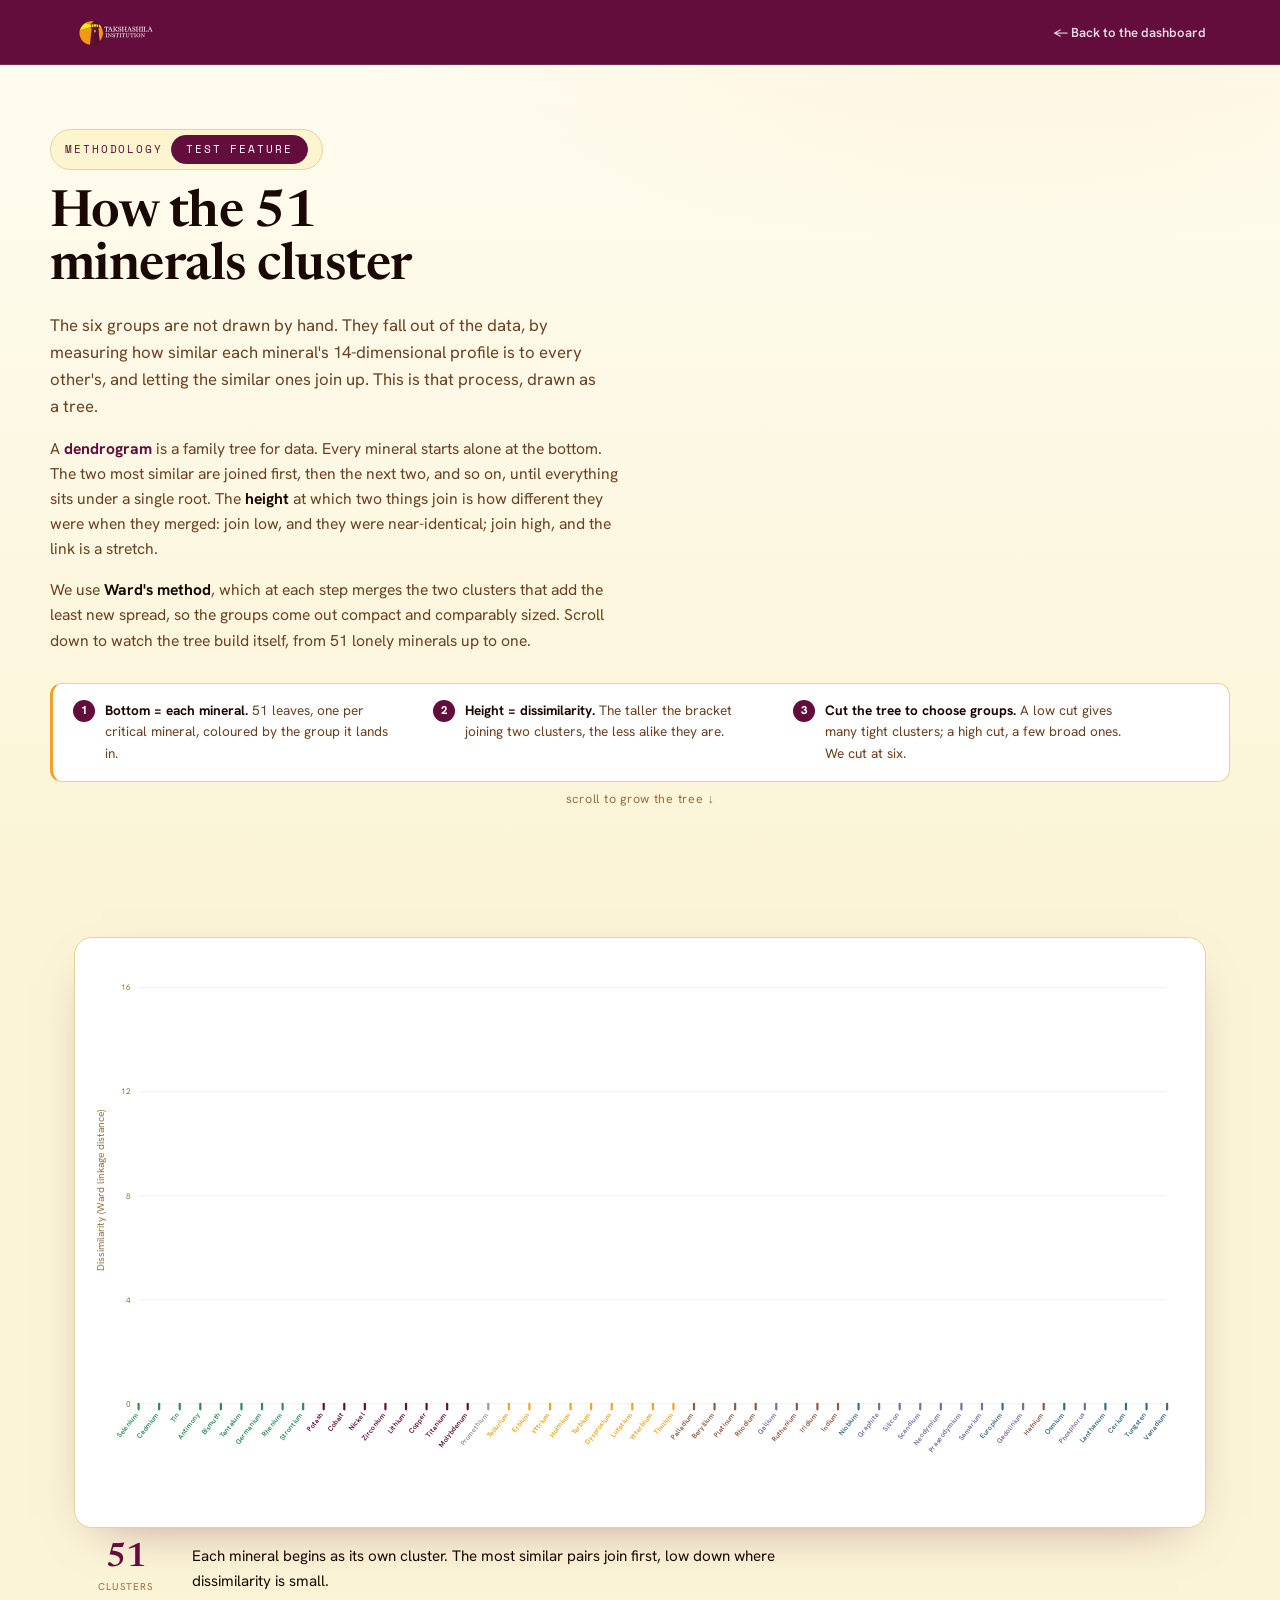
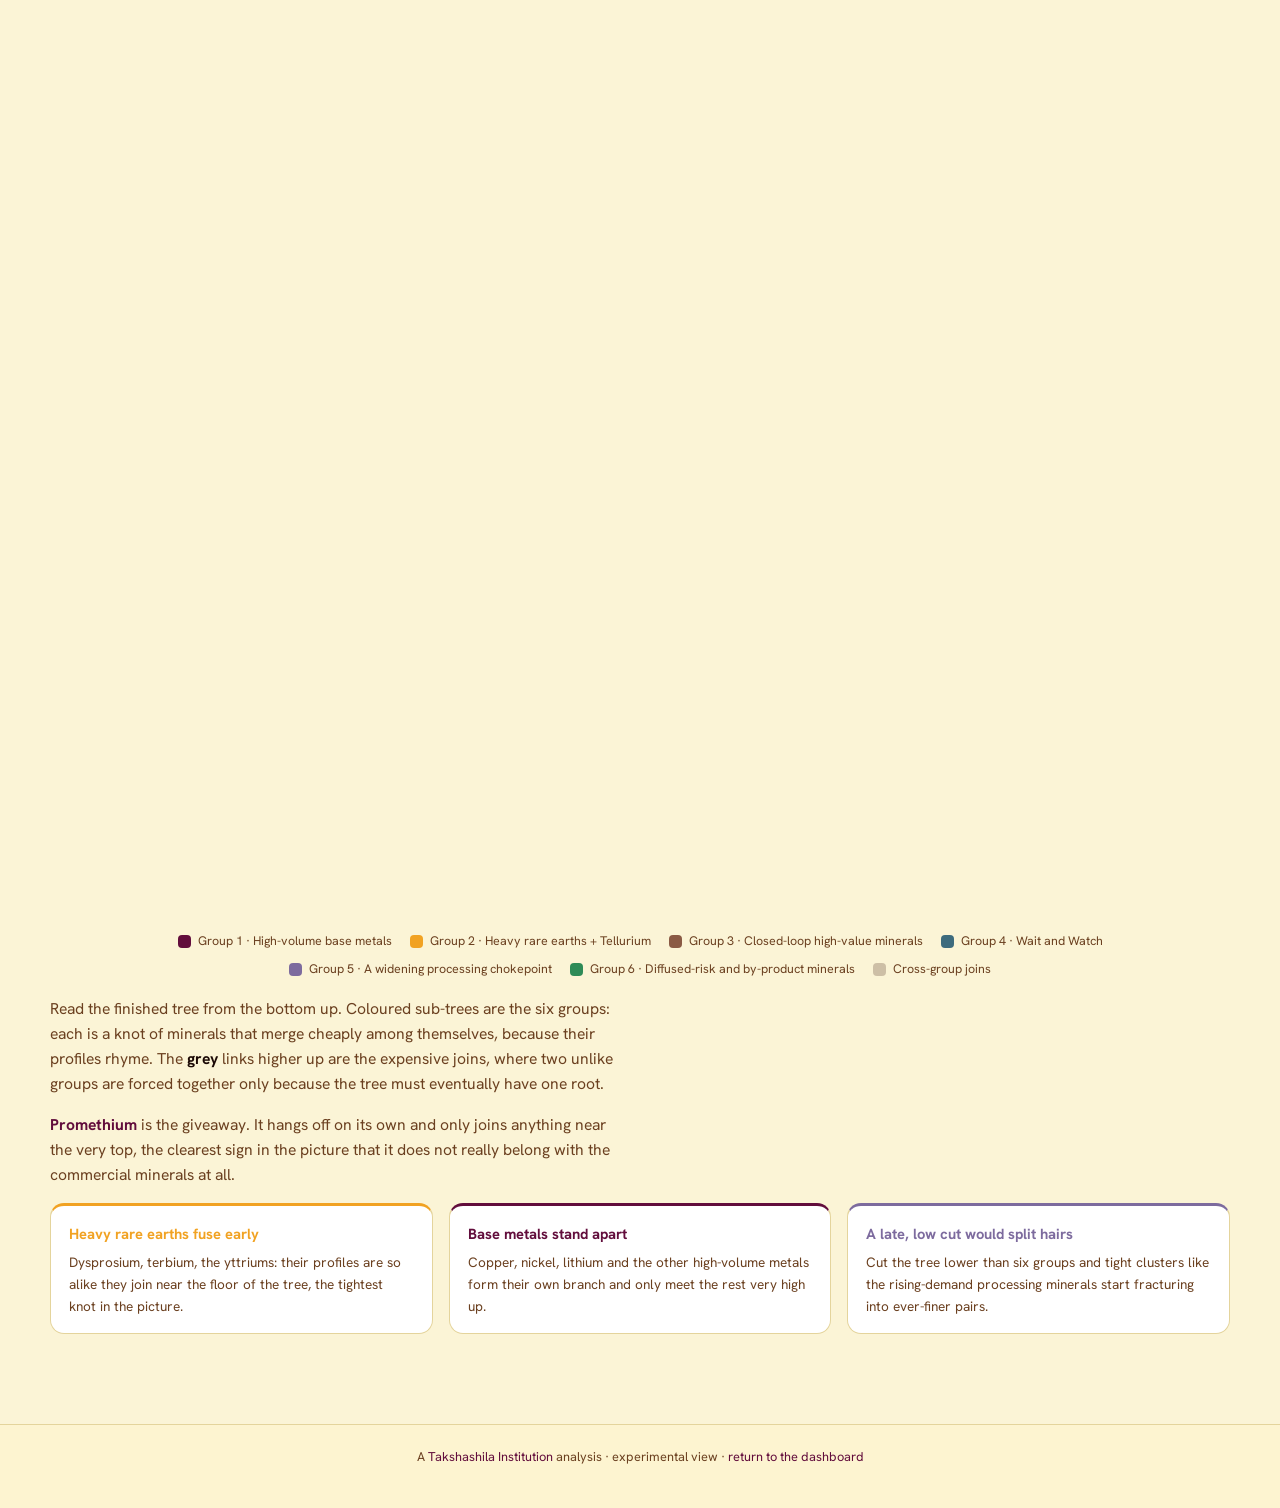
==== dendrogram.html @ c65f1e97 "overview: interactive lists line chart in hero; remove matrix subtitle; add scroll-built dendrogram " ====
<!DOCTYPE html>
<html lang="en">
<head>
<meta charset="UTF-8" />
<meta name="viewport" content="width=device-width, initial-scale=1.0" />
<title>How the 51 minerals cluster · Dendrogram · Takshashila</title>
<link rel="preconnect" href="https://fonts.googleapis.com" />
<link rel="preconnect" href="https://fonts.gstatic.com" crossorigin />
<link href="https://fonts.googleapis.com/css2?family=Hanken+Grotesk:wght@400;500;600;700;800&family=Newsreader:opsz,wght@6..72,400..700&family=Space+Mono:wght@400;700&display=swap" rel="stylesheet" />
<style>
  :root{
    --accent:#620d3c; --accent-2:#f1a222; --surface:#fff; --surface-2:#fdf4d0;
    --text:#1a0804; --text-muted:#6b4020; --text-dim:#9a7040; --border:#e4d49c;
  }
  *{box-sizing:border-box;margin:0;padding:0}
  body{
    font-family:'Hanken Grotesk',sans-serif; color:var(--text);
    background-color:#fbf4d6;
    background-image:
      radial-gradient(1200px 500px at 80% -5%, rgba(241,162,34,.10), transparent 60%),
      linear-gradient(180deg,#fffdf2,#fbf4d6);
    background-attachment:fixed;
    line-height:1.6; -webkit-font-smoothing:antialiased;
  }
  a{color:var(--accent);text-decoration:none}
  a:hover{text-decoration:underline}
  .wrap{max-width:1180px;margin:0 auto;padding:0 24px}

  header{position:sticky;top:0;z-index:20;background:var(--accent);border-bottom:1px solid rgba(255,255,255,.12)}
  .hd{display:flex;align-items:center;justify-content:space-between;height:64px;max-width:1180px;margin:0 auto;padding:0 24px}
  .hd img{height:34px;display:block}
  .hd .back{color:#fff;font-size:.82rem;font-weight:600;opacity:.85}
  .hd .back:hover{opacity:1;text-decoration:none}

  .hero{padding:64px 0 8px}
  .eyebrow{display:inline-block;font-family:'Space Mono',monospace;font-size:.66rem;letter-spacing:.18em;text-transform:uppercase;color:var(--accent);border:1px solid var(--border);background:var(--surface-2);padding:5px 14px;border-radius:100px;margin-bottom:18px}
  .badge-test{margin-left:8px;background:var(--accent);color:#fff;border-color:var(--accent)}
  h1{font-family:'Newsreader',serif;font-weight:600;font-size:clamp(2rem,4.5vw,3.2rem);line-height:1.04;letter-spacing:-.01em;max-width:14ch}
  .lede{font-size:1.05rem;color:var(--text-muted);max-width:62ch;margin-top:18px}
  .prose p{font-size:.98rem;color:var(--text-muted);max-width:64ch;margin:16px 0}
  .prose strong{color:var(--text);font-weight:700}
  .prose .k{font-weight:700;color:var(--accent)}

  .read{display:flex;gap:14px 30px;flex-wrap:wrap;margin:30px 0 4px;padding:16px 20px;background:var(--surface);border:1px solid var(--border);border-left:3px solid var(--accent-2);border-radius:12px}
  .read .it{display:flex;gap:10px;align-items:flex-start;font-size:.85rem;color:var(--text-muted);max-width:330px}
  .read .it b{color:var(--text)}
  .rn{flex:none;width:22px;height:22px;border-radius:50%;background:var(--accent);color:#fff;font-size:.72rem;font-weight:800;display:flex;align-items:center;justify-content:center}

  /* Scrollytelling scene */
  .scene{position:relative;height:360vh;margin-top:30px}
  .sticky{position:sticky;top:64px;height:calc(100vh - 64px);display:flex;flex-direction:column;justify-content:center}
  .stage{background:var(--surface);border:1px solid var(--border);border-radius:18px;box-shadow:0 18px 50px -28px rgba(98,13,60,.5);padding:14px 14px 6px;overflow:hidden}
  .stage svg{width:100%;height:auto;display:block}
  .scene-cap{display:flex;align-items:center;gap:18px;margin:14px 4px 0;min-height:46px}
  .cap-stat{flex:none;text-align:center;min-width:96px}
  .cap-num{font-family:'Newsreader',serif;font-size:2.1rem;font-weight:600;color:var(--accent);line-height:1}
  .cap-lbl{font-size:.62rem;text-transform:uppercase;letter-spacing:.1em;color:var(--text-dim);margin-top:3px}
  .cap-text{font-size:.95rem;color:var(--text);max-width:70ch}
  .cap-text b{color:var(--accent)}

  .scrollhint{text-align:center;color:var(--text-dim);font-size:.78rem;letter-spacing:.06em;margin-top:8px;animation:bob 1.8s ease-in-out infinite}
  @keyframes bob{0%,100%{transform:translateY(0)}50%{transform:translateY(4px)}}

  /* dendrogram element styles */
  .merge{fill:none;stroke-width:1.7;stroke-linecap:round;stroke-linejoin:round;opacity:0;transition:opacity .35s ease}
  .leaf-lab{font-size:7.6px;font-weight:600;font-family:'Hanken Grotesk',sans-serif}
  .leaf-tick{stroke-width:2.4;stroke-linecap:round}
  .axis-lab{font-size:11px;fill:var(--text-dim);font-family:'Hanken Grotesk'}
  .grid-l{stroke:rgba(98,13,60,.07);stroke-width:1}
  .grid-t{font-size:9px;fill:var(--text-dim)}
  .sweep{stroke:var(--accent);stroke-width:1.4;stroke-dasharray:5 5;opacity:.0;transition:opacity .3s}

  .legend{display:flex;flex-wrap:wrap;gap:8px 18px;justify-content:center;margin:26px 0 4px;font-size:.78rem;color:var(--text-muted)}
  .legend .li{display:inline-flex;align-items:center;gap:7px}
  .legend .sw{width:13px;height:13px;border-radius:4px}

  .closing{padding:18px 0 90px}
  .callouts{display:grid;grid-template-columns:repeat(auto-fit,minmax(240px,1fr));gap:16px;margin-top:8px}
  .co{background:var(--surface);border:1px solid var(--border);border-top:3px solid var(--gc,var(--accent));border-radius:14px;padding:16px 18px}
  .co h3{font-size:.92rem;color:var(--gc,var(--accent));margin-bottom:6px}
  .co p{font-size:.85rem;color:var(--text-muted)}
  footer{border-top:1px solid var(--border);background:var(--surface-2);padding:22px 0 40px;text-align:center;font-size:.8rem;color:var(--text-muted)}
  @media (max-width:720px){ .sticky{top:64px} .scene{height:300vh} .cap-text{font-size:.85rem} }
</style>
</head>
<body>
<header>
  <div class="hd">
    <a href="https://takshashila.org.in" target="_blank" rel="noopener"><img src="assets/takshashila-logo.svg" alt="Takshashila Institution" /></a>
    <a class="back" href="index.html">← Back to the dashboard</a>
  </div>
</header>

<main>
  <section class="hero wrap">
    <span class="eyebrow">Methodology<span class="eyebrow badge-test" style="margin:0 0 0 8px">Test feature</span></span>
    <h1>How the 51 minerals cluster</h1>
    <p class="lede">The six groups are not drawn by hand. They fall out of the data, by measuring how similar each mineral's 14-dimensional profile is to every other's, and letting the similar ones join up. This is that process, drawn as a tree.</p>
    <div class="prose">
      <p>A <span class="k">dendrogram</span> is a family tree for data. Every mineral starts alone at the bottom. The two most similar are joined first, then the next two, and so on, until everything sits under a single root. The <strong>height</strong> at which two things join is how different they were when they merged: join low, and they were near-identical; join high, and the link is a stretch.</p>
      <p>We use <strong>Ward's method</strong>, which at each step merges the two clusters that add the least new spread, so the groups come out compact and comparably sized. Scroll down to watch the tree build itself, from 51 lonely minerals up to one.</p>
    </div>
    <div class="read">
      <div class="it"><span class="rn">1</span><div><b>Bottom = each mineral.</b> 51 leaves, one per critical mineral, coloured by the group it lands in.</div></div>
      <div class="it"><span class="rn">2</span><div><b>Height = dissimilarity.</b> The taller the bracket joining two clusters, the less alike they are.</div></div>
      <div class="it"><span class="rn">3</span><div><b>Cut the tree to choose groups.</b> A low cut gives many tight clusters; a high cut, a few broad ones. We cut at six.</div></div>
    </div>
    <div class="scrollhint">scroll to grow the tree ↓</div>
  </section>

  <section class="scene" id="scene">
    <div class="sticky wrap">
      <div class="stage"><svg id="dendro" viewBox="0 0 1200 620" preserveAspectRatio="xMidYMid meet" aria-label="Dendrogram of 51 critical minerals"></svg></div>
      <div class="scene-cap">
        <div class="cap-stat"><div class="cap-num" id="cap-num">51</div><div class="cap-lbl" id="cap-lbl">clusters</div></div>
        <div class="cap-text" id="cap-text">Each mineral begins as its own cluster.</div>
      </div>
    </div>
  </section>

  <section class="wrap closing">
    <div class="legend" id="legend"></div>
    <div class="prose">
      <p>Read the finished tree from the bottom up. Coloured sub-trees are the six groups: each is a knot of minerals that merge cheaply among themselves, because their profiles rhyme. The <strong>grey</strong> links higher up are the expensive joins, where two unlike groups are forced together only because the tree must eventually have one root.</p>
      <p><span class="k">Promethium</span> is the giveaway. It hangs off on its own and only joins anything near the very top, the clearest sign in the picture that it does not really belong with the commercial minerals at all.</p>
    </div>
    <div class="callouts" id="callouts"></div>
  </section>
</main>

<footer>
  A <a href="https://takshashila.org.in" target="_blank" rel="noopener">Takshashila Institution</a> analysis · experimental view ·
  <a href="index.html">return to the dashboard</a>
</footer>

<script src="dendrogram-data.js"></script>
<script>
(function(){
  const NS='http://www.w3.org/2000/svg';
  const svg=document.getElementById('dendro');
  const W=1200,H=620, M={top:28,right:26,bottom:128,left:54};
  const plotW=W-M.left-M.right, plotH=H-M.top-M.bottom;
  const maxH=DENDRO.maxHeight, n=DENDRO.n;
  const xpx=x=>M.left+(x/(n-1))*plotW;
  const ypx=h=>M.top+(1-h/maxH)*plotH;
  const mk=(t,a)=>{const e=document.createElementNS(NS,t);for(const k in a)e.setAttribute(k,a[k]);return e;};

  // y grid + axis
  for(let g=0; g<=Math.ceil(maxH); g+=4){
    svg.appendChild(mk('line',{class:'grid-l',x1:M.left,x2:M.left+plotW,y1:ypx(g),y2:ypx(g)}));
    const tx=mk('text',{class:'grid-t',x:M.left-8,y:ypx(g)+3,'text-anchor':'end'});tx.textContent=g;svg.appendChild(tx);
  }
  const yl=mk('text',{class:'axis-lab',x:16,y:M.top+plotH/2,'text-anchor':'middle',transform:`rotate(-90 16 ${M.top+plotH/2})`});
  yl.textContent='Dissimilarity  (Ward linkage distance)';svg.appendChild(yl);

  // sweep line (current cut level)
  const sweep=mk('line',{class:'sweep',x1:M.left,x2:M.left+plotW,y1:ypx(0),y2:ypx(0)});svg.appendChild(sweep);

  // merges
  const mergeEls=DENDRO.merges.map(m=>{
    const d=`M ${xpx(m.ax)} ${ypx(m.ah)} L ${xpx(m.ax)} ${ypx(m.top)} L ${xpx(m.bx)} ${ypx(m.top)} L ${xpx(m.bx)} ${ypx(m.bh)}`;
    const p=mk('path',{class:'merge',d:d,stroke:m.color});
    svg.appendChild(p);return p;
  });

  // leaf ticks + labels
  const baseY=M.top+plotH;
  DENDRO.leaves.forEach(lf=>{
    const x=xpx(lf.x);
    svg.appendChild(mk('line',{class:'leaf-tick',x1:x,x2:x,y1:baseY,y2:baseY+6,stroke:lf.color}));
    const t=mk('text',{class:'leaf-lab',x:x,y:baseY+12,fill:lf.color,'text-anchor':'end',transform:`rotate(-52 ${x} ${baseY+12})`});
    t.textContent=lf.name; t.appendChild(mk('title',{})).textContent=lf.name;
    svg.appendChild(t);
  });

  // legend + callouts
  const legend=document.getElementById('legend');
  DENDRO.groups.forEach(g=>{
    const s=document.createElement('span');s.className='li';
    s.innerHTML=`<span class="sw" style="background:${g.color}"></span>Group ${g.id} · ${g.name}`;
    legend.appendChild(s);
  });
  legend.insertAdjacentHTML('beforeend',`<span class="li"><span class="sw" style="background:#cdbfa6"></span>Cross-group joins</span>`);

  const callData=[
    {g:DENDRO.groups.find(x=>x.id===2), h:'Heavy rare earths fuse early', p:'Dysprosium, terbium, the yttriums: their profiles are so alike they join near the floor of the tree, the tightest knot in the picture.'},
    {g:DENDRO.groups.find(x=>x.id===1), h:'Base metals stand apart', p:'Copper, nickel, lithium and the other high-volume metals form their own branch and only meet the rest very high up.'},
    {g:DENDRO.groups.find(x=>x.id===5), h:'A late, low cut would split hairs', p:'Cut the tree lower than six groups and tight clusters like the rising-demand processing minerals start fracturing into ever-finer pairs.'},
  ];
  const co=document.getElementById('callouts');
  callData.forEach(c=>{const d=document.createElement('div');d.className='co';d.style.setProperty('--gc',c.g?c.g.color:'#620d3c');d.innerHTML=`<h3>${c.h}</h3><p>${c.p}</p>`;co.appendChild(d);});

  // scroll → reveal
  const scene=document.getElementById('scene');
  const capNum=document.getElementById('cap-num'), capLbl=document.getElementById('cap-lbl'), capText=document.getElementById('cap-text');
  const bands=[
    {t:.12,txt:'Each mineral begins as its own cluster. The most similar pairs join first, low down where dissimilarity is small.'},
    {t:.42,txt:'Similar minerals snap together into small, tight clusters, the cores of the eventual groups.'},
    {t:.72,txt:'Now the clusters themselves merge. The <b>six groups</b> take shape as distinct coloured sub-trees.'},
    {t:1.01,txt:'At the very top everything joins under one root through grey, low-similarity links. We cut the tree to leave <b>six groups</b>.'}
  ];
  let ticking=false;
  function update(){
    ticking=false;
    const rect=scene.getBoundingClientRect();
    const total=scene.offsetHeight-window.innerHeight;
    const prog=Math.min(1,Math.max(0,(-rect.top)/total));
    const T=prog*maxH*1.05;
    let revealed=0;
    mergeEls.forEach((el,i)=>{ const on=DENDRO.merges[i].height<=T; el.style.opacity=on?1:0; if(on)revealed++; });
    const clusters=Math.max(1,n-revealed);
    capNum.textContent=clusters;
    capLbl.textContent=clusters===1?'cluster':'clusters';
    sweep.style.opacity = prog>0.02 && prog<0.99 ? .8 : 0;
    const sy=ypx(Math.min(T,maxH)); sweep.setAttribute('y1',sy); sweep.setAttribute('y2',sy);
    capText.innerHTML=(bands.find(b=>prog<b.t)||bands[bands.length-1]).txt;
  }
  function onScroll(){ if(!ticking){ticking=true;requestAnimationFrame(update);} }
  window.addEventListener('scroll',onScroll,{passive:true});
  window.addEventListener('resize',onScroll);
  update();
})();
</script>
</body>
</html>
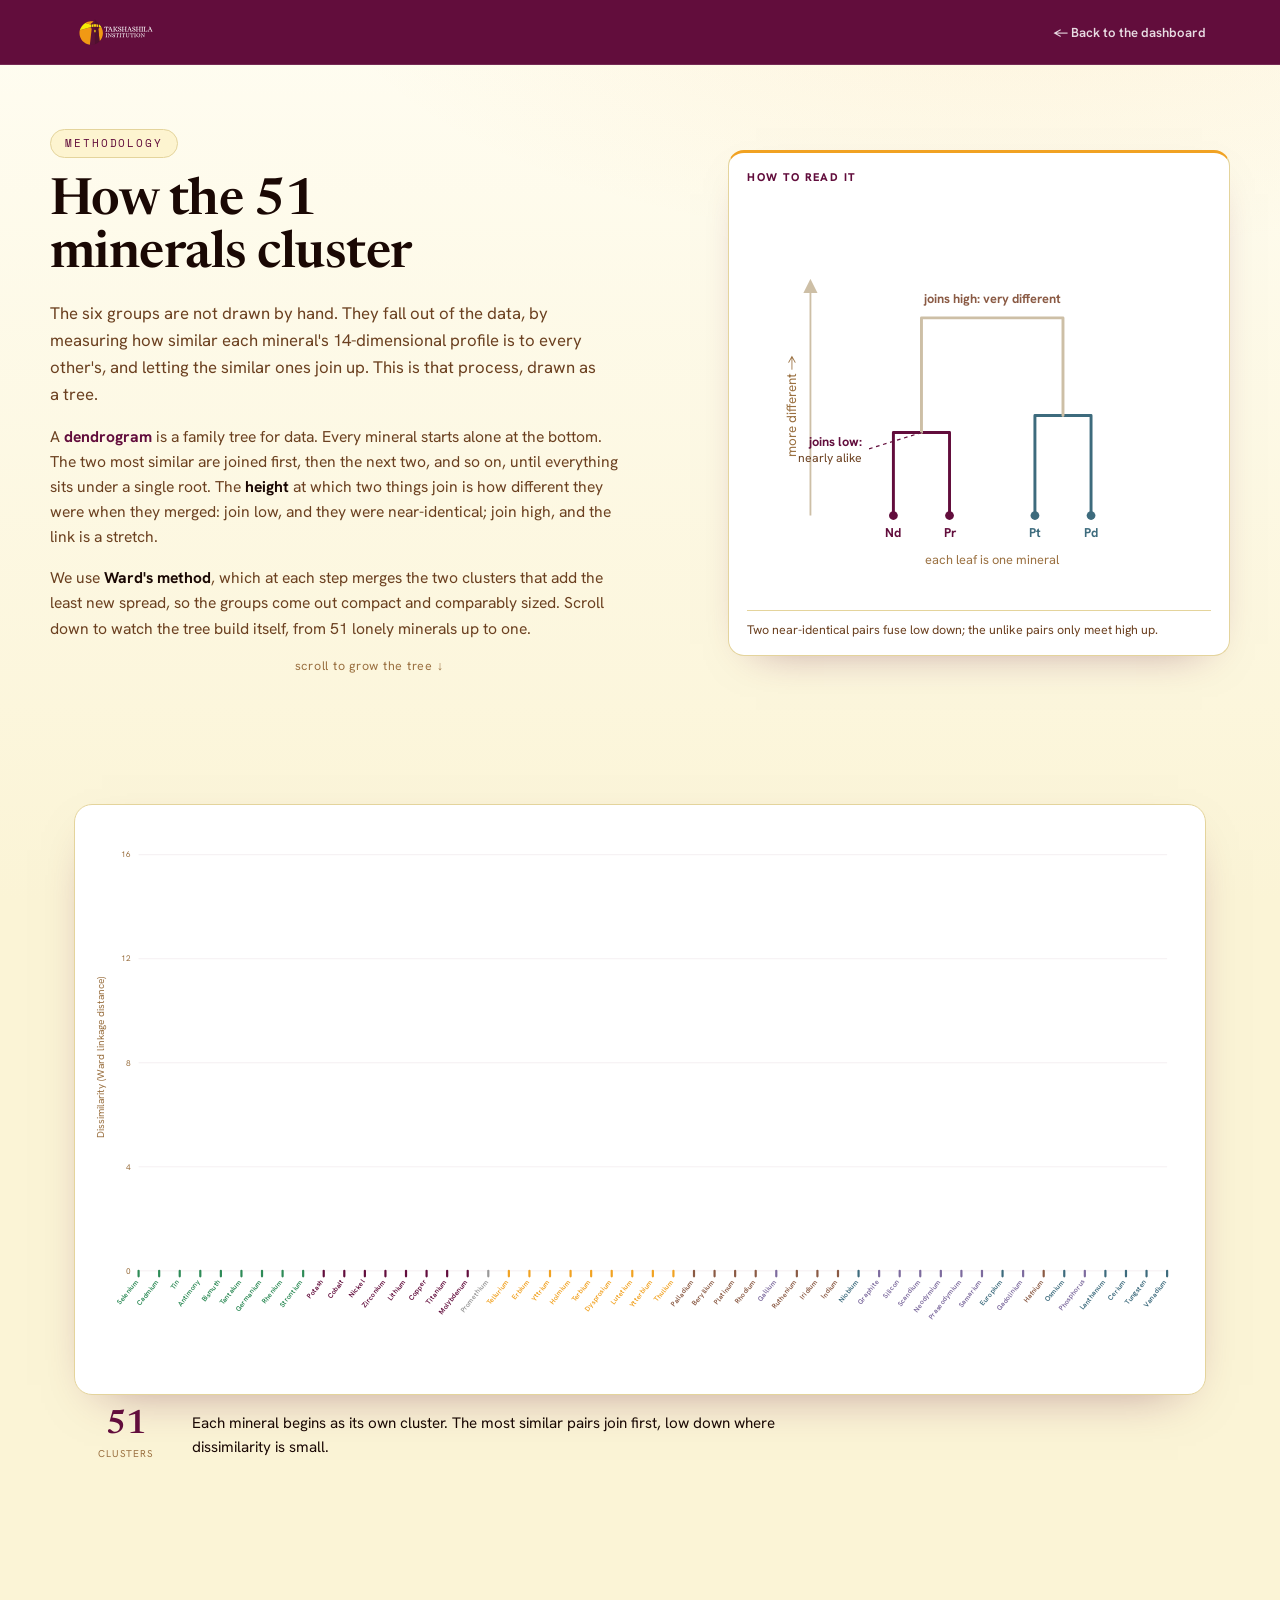
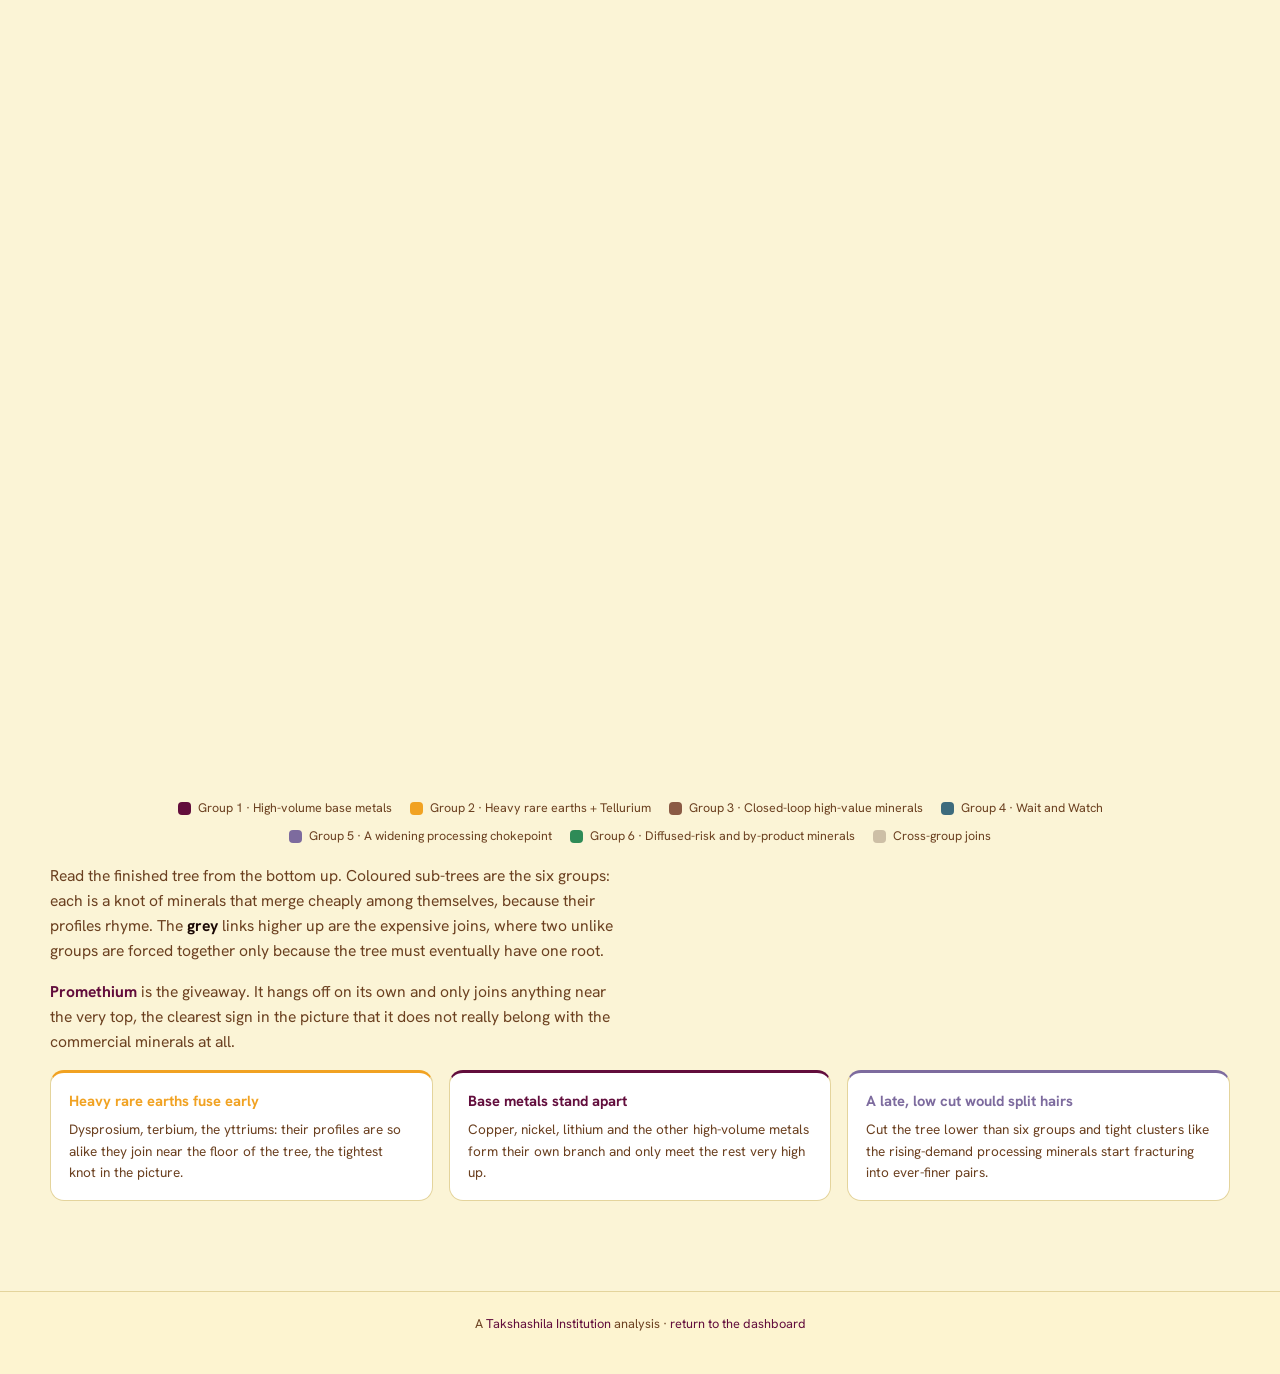
==== commit 1df2e3ac: "overview/methodology/dendrogram polish - overview: drop the 'where the state need not intervene' cla" ====
--- a/dendrogram.html
+++ b/dendrogram.html
@@ -45,6 +45,15 @@
   .read .it{display:flex;gap:10px;align-items:flex-start;font-size:.85rem;color:var(--text-muted);max-width:330px}
   .read .it b{color:var(--text)}
   .rn{flex:none;width:22px;height:22px;border-radius:50%;background:var(--accent);color:#fff;font-size:.72rem;font-weight:800;display:flex;align-items:center;justify-content:center}
+
+  /* hero two-column + mini example */
+  .hero-grid{display:grid;grid-template-columns:1.12fr .88fr;gap:40px;align-items:center}
+  .hero-aside{min-width:0}
+  .mini-card{background:var(--surface);border:1px solid var(--border);border-top:3px solid var(--accent-2);border-radius:16px;box-shadow:0 16px 44px -28px rgba(98,13,60,.5);padding:16px 18px 14px}
+  .mini-title{font-size:.7rem;letter-spacing:.12em;text-transform:uppercase;color:var(--accent);font-weight:800;margin-bottom:4px}
+  .mini-svg{width:100%;height:auto;display:block}
+  .mini-foot{font-size:.78rem;color:var(--text-muted);border-top:1px solid var(--border);padding-top:10px;margin-top:4px}
+  @media (max-width:860px){ .hero-grid{grid-template-columns:1fr} .hero-aside{max-width:420px} }
 
   /* Scrollytelling scene */
   .scene{position:relative;height:360vh;margin-top:30px}
@@ -93,19 +102,49 @@
 
 <main>
   <section class="hero wrap">
-    <span class="eyebrow">Methodology<span class="eyebrow badge-test" style="margin:0 0 0 8px">Test feature</span></span>
-    <h1>How the 51 minerals cluster</h1>
-    <p class="lede">The six groups are not drawn by hand. They fall out of the data, by measuring how similar each mineral's 14-dimensional profile is to every other's, and letting the similar ones join up. This is that process, drawn as a tree.</p>
-    <div class="prose">
-      <p>A <span class="k">dendrogram</span> is a family tree for data. Every mineral starts alone at the bottom. The two most similar are joined first, then the next two, and so on, until everything sits under a single root. The <strong>height</strong> at which two things join is how different they were when they merged: join low, and they were near-identical; join high, and the link is a stretch.</p>
-      <p>We use <strong>Ward's method</strong>, which at each step merges the two clusters that add the least new spread, so the groups come out compact and comparably sized. Scroll down to watch the tree build itself, from 51 lonely minerals up to one.</p>
+    <div class="hero-grid">
+      <div class="hero-text">
+        <span class="eyebrow">Methodology</span>
+        <h1>How the 51 minerals cluster</h1>
+        <p class="lede">The six groups are not drawn by hand. They fall out of the data, by measuring how similar each mineral's 14-dimensional profile is to every other's, and letting the similar ones join up. This is that process, drawn as a tree.</p>
+        <div class="prose">
+          <p>A <span class="k">dendrogram</span> is a family tree for data. Every mineral starts alone at the bottom. The two most similar are joined first, then the next two, and so on, until everything sits under a single root. The <strong>height</strong> at which two things join is how different they were when they merged: join low, and they were near-identical; join high, and the link is a stretch.</p>
+          <p>We use <strong>Ward's method</strong>, which at each step merges the two clusters that add the least new spread, so the groups come out compact and comparably sized. Scroll down to watch the tree build itself, from 51 lonely minerals up to one.</p>
+        </div>
+        <div class="scrollhint">scroll to grow the tree ↓</div>
+      </div>
+
+      <aside class="hero-aside">
+        <div class="mini-card">
+          <div class="mini-title">How to read it</div>
+          <svg class="mini-svg" viewBox="0 0 380 340" xmlns="http://www.w3.org/2000/svg" role="img" aria-label="A small example dendrogram">
+            <defs><marker id="ar" markerWidth="8" markerHeight="8" refX="4" refY="4" orient="auto"><path d="M0,0 L8,4 L0,8 z" fill="#cdbfa6"/></marker></defs>
+            <!-- y axis -->
+            <line x1="52" y1="266" x2="52" y2="78" stroke="#cdbfa6" stroke-width="1.5" marker-end="url(#ar)"/>
+            <text x="40" y="176" transform="rotate(-90 40 176)" text-anchor="middle" font-size="11" fill="#9a7040" font-family="Hanken Grotesk">more different →</text>
+            <!-- brackets -->
+            <path d="M120 266 V198 H166 V266" fill="none" stroke="#620d3c" stroke-width="2.4" stroke-linejoin="round" stroke-linecap="round"/>
+            <path d="M236 266 V184 H282 V266" fill="none" stroke="#3d6b7d" stroke-width="2.4" stroke-linejoin="round" stroke-linecap="round"/>
+            <path d="M143 198 V104 H259 V184" fill="none" stroke="#cdbfa6" stroke-width="2.4" stroke-linejoin="round" stroke-linecap="round"/>
+            <!-- leaves -->
+            <g font-size="10.5" font-family="Hanken Grotesk" font-weight="700">
+              <circle cx="120" cy="266" r="3.6" fill="#620d3c"/><text x="120" y="284" text-anchor="middle" fill="#620d3c">Nd</text>
+              <circle cx="166" cy="266" r="3.6" fill="#620d3c"/><text x="166" y="284" text-anchor="middle" fill="#620d3c">Pr</text>
+              <circle cx="236" cy="266" r="3.6" fill="#3d6b7d"/><text x="236" y="284" text-anchor="middle" fill="#3d6b7d">Pt</text>
+              <circle cx="282" cy="266" r="3.6" fill="#3d6b7d"/><text x="282" y="284" text-anchor="middle" fill="#3d6b7d">Pd</text>
+            </g>
+            <text x="201" y="306" text-anchor="middle" font-size="10.5" fill="#9a7040" font-family="Hanken Grotesk">each leaf is one mineral</text>
+            <!-- callout: low -->
+            <line x1="143" y1="198" x2="98" y2="212" stroke="#620d3c" stroke-width="1" stroke-dasharray="3 3"/>
+            <text x="94" y="209" text-anchor="end" font-size="10.5" fill="#620d3c" font-weight="700" font-family="Hanken Grotesk">joins low:</text>
+            <text x="94" y="222" text-anchor="end" font-size="10" fill="#6b4020" font-family="Hanken Grotesk">nearly alike</text>
+            <!-- callout: high -->
+            <text x="201" y="92" text-anchor="middle" font-size="10.5" fill="#8a5a44" font-weight="700" font-family="Hanken Grotesk">joins high: very different</text>
+          </svg>
+          <div class="mini-foot">Two near-identical pairs fuse low down; the unlike pairs only meet high up.</div>
+        </div>
+      </aside>
     </div>
-    <div class="read">
-      <div class="it"><span class="rn">1</span><div><b>Bottom = each mineral.</b> 51 leaves, one per critical mineral, coloured by the group it lands in.</div></div>
-      <div class="it"><span class="rn">2</span><div><b>Height = dissimilarity.</b> The taller the bracket joining two clusters, the less alike they are.</div></div>
-      <div class="it"><span class="rn">3</span><div><b>Cut the tree to choose groups.</b> A low cut gives many tight clusters; a high cut, a few broad ones. We cut at six.</div></div>
-    </div>
-    <div class="scrollhint">scroll to grow the tree ↓</div>
   </section>
 
   <section class="scene" id="scene">
@@ -129,7 +168,7 @@
 </main>
 
 <footer>
-  A <a href="https://takshashila.org.in" target="_blank" rel="noopener">Takshashila Institution</a> analysis · experimental view ·
+  A <a href="https://takshashila.org.in" target="_blank" rel="noopener">Takshashila Institution</a> analysis ·
   <a href="index.html">return to the dashboard</a>
 </footer>
 
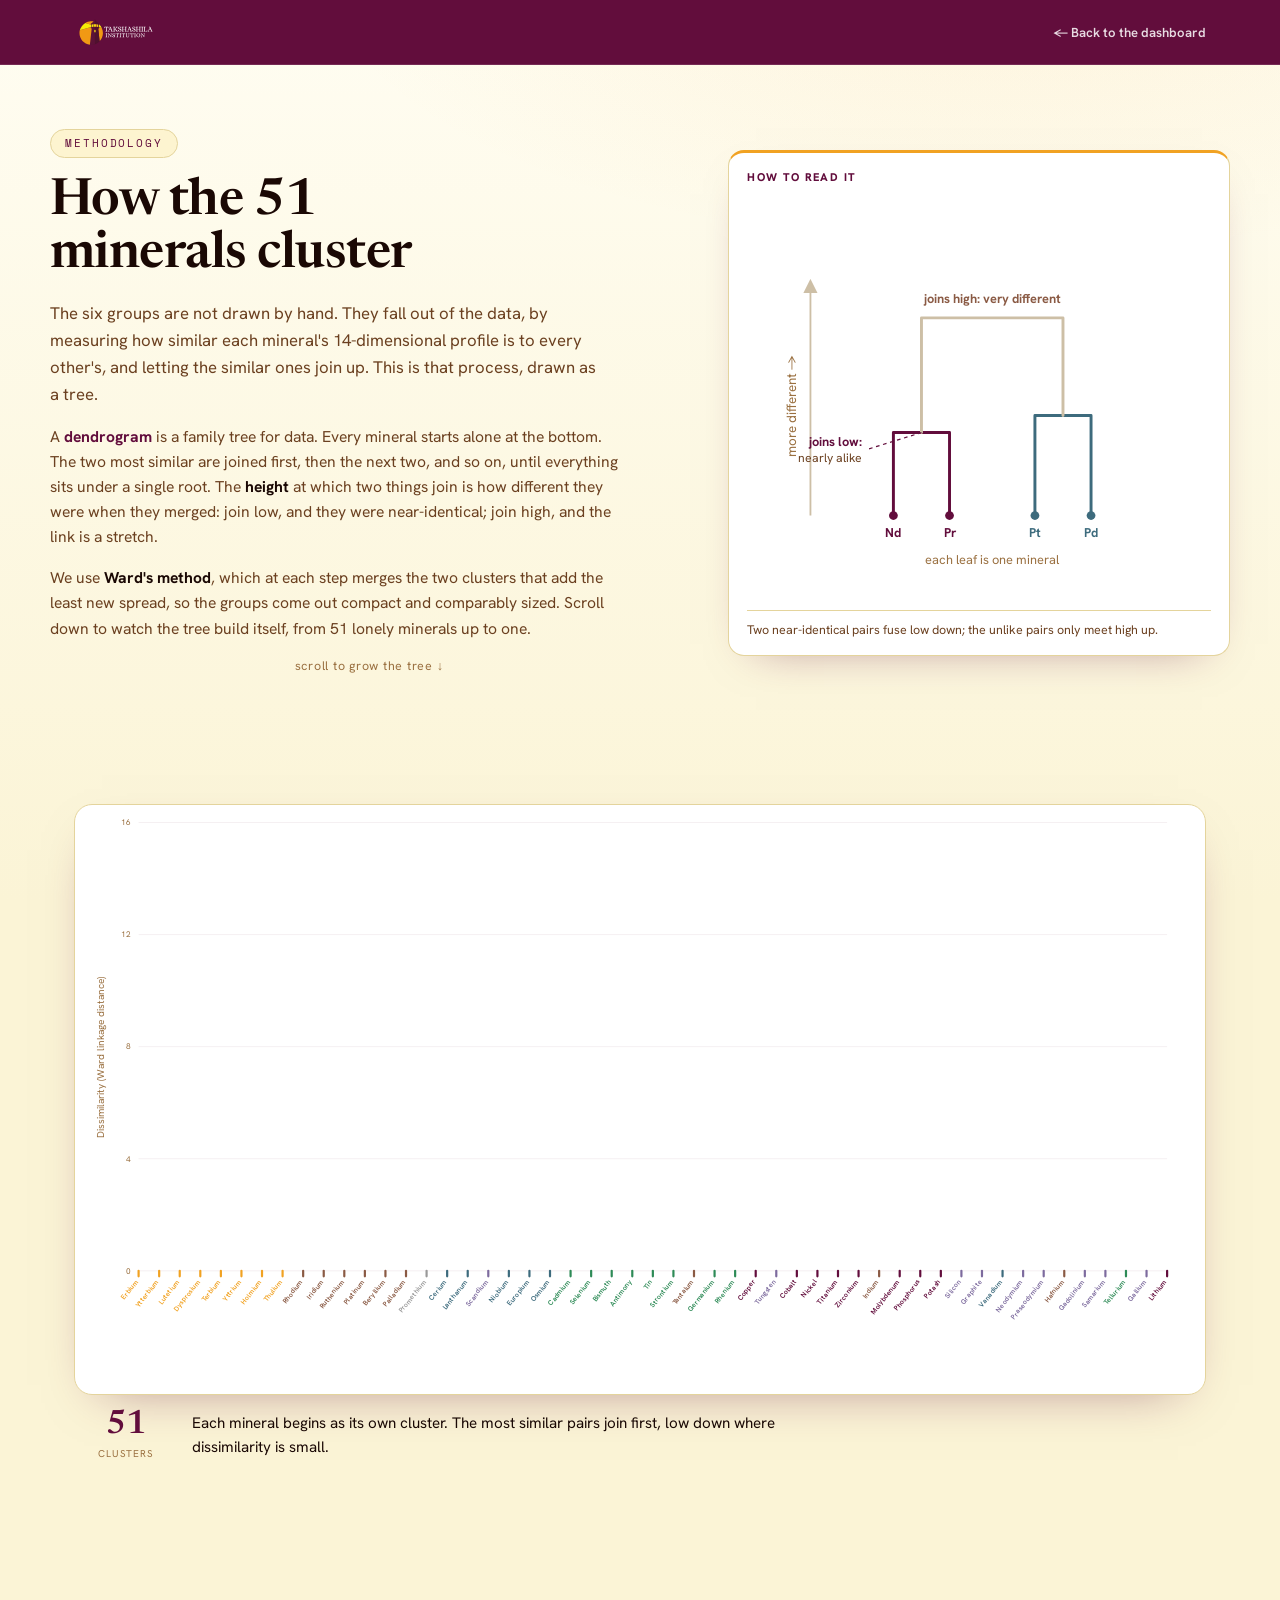
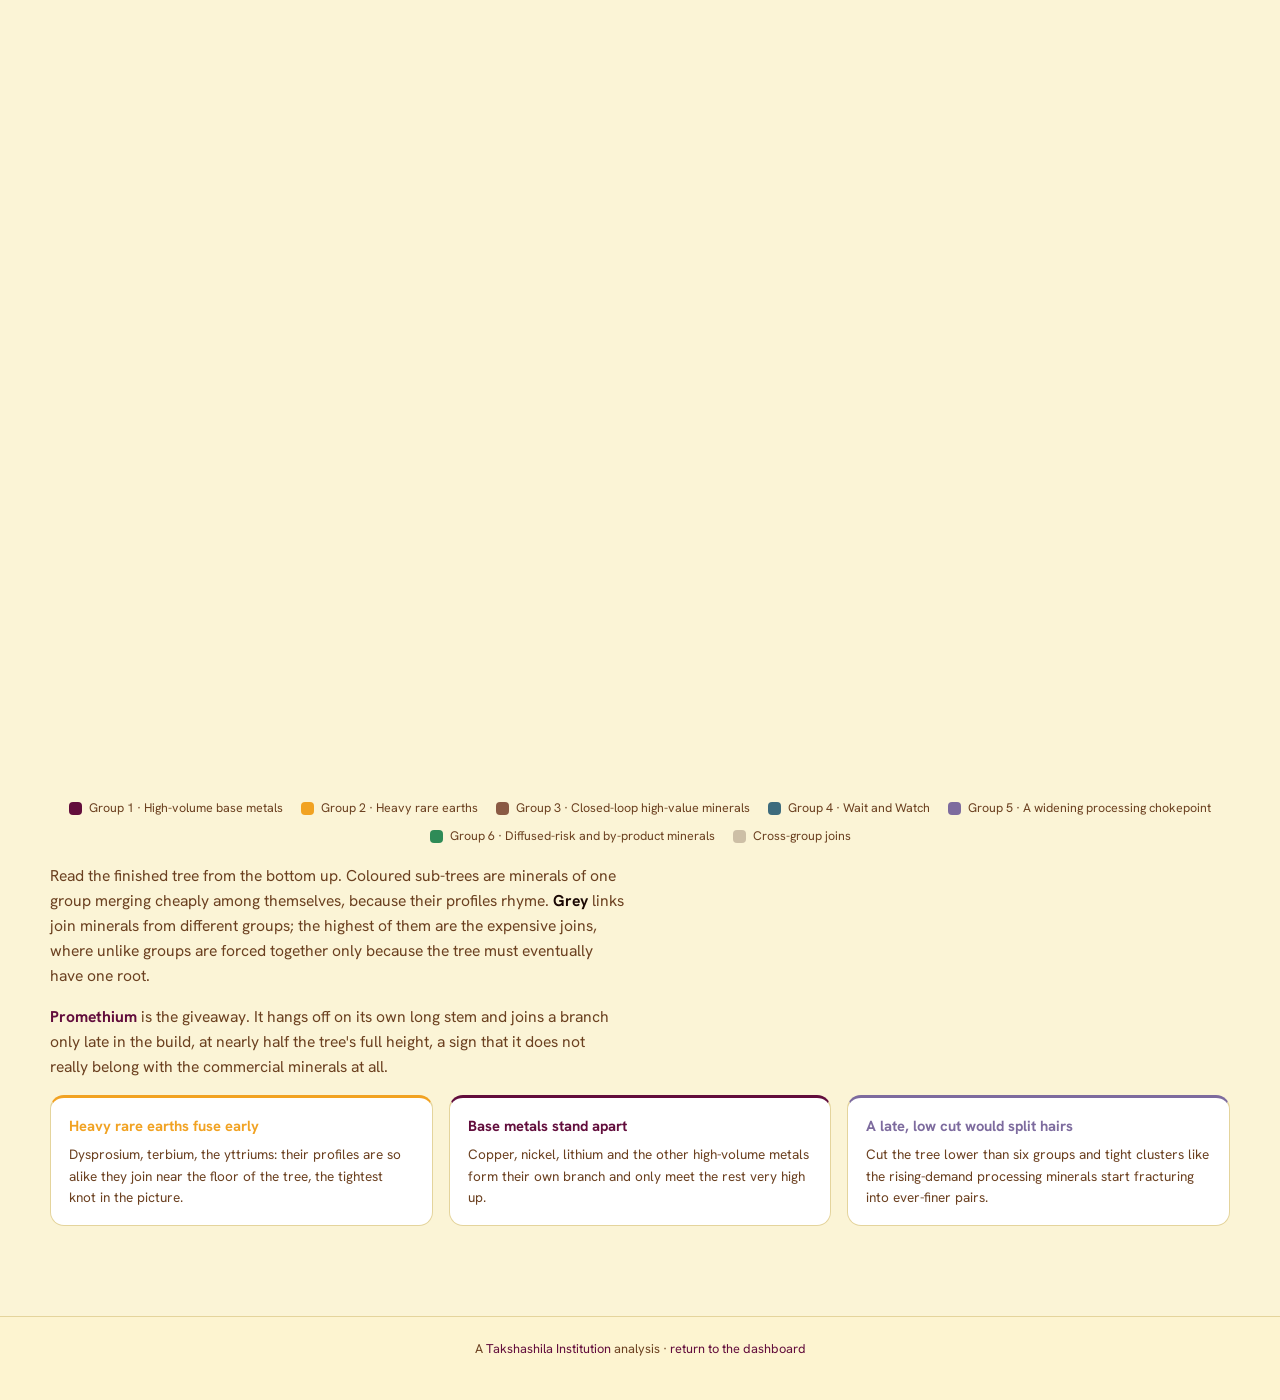
==== commit 7a37e513: "Data update, October 2026: USGS MCS 2026 refresh and audit fixes - 48 score changes across 33 minera" ====
--- a/dendrogram.html
+++ b/dendrogram.html
@@ -4,6 +4,14 @@
 <meta charset="UTF-8" />
 <meta name="viewport" content="width=device-width, initial-scale=1.0" />
 <title>How the 51 minerals cluster · Dendrogram · Takshashila</title>
+<!-- Google Analytics (GA4) -->
+<script async src="https://www.googletagmanager.com/gtag/js?id=G-3SDKZRTJZJ"></script>
+<script>
+  window.dataLayer = window.dataLayer || [];
+  function gtag(){dataLayer.push(arguments);}
+  gtag('js', new Date());
+  gtag('config', 'G-3SDKZRTJZJ');
+</script>
 <link rel="preconnect" href="https://fonts.googleapis.com" />
 <link rel="preconnect" href="https://fonts.gstatic.com" crossorigin />
 <link href="https://fonts.googleapis.com/css2?family=Hanken+Grotesk:wght@400;500;600;700;800&family=Newsreader:opsz,wght@6..72,400..700&family=Space+Mono:wght@400;700&display=swap" rel="stylesheet" />
@@ -160,8 +168,8 @@
   <section class="wrap closing">
     <div class="legend" id="legend"></div>
     <div class="prose">
-      <p>Read the finished tree from the bottom up. Coloured sub-trees are the six groups: each is a knot of minerals that merge cheaply among themselves, because their profiles rhyme. The <strong>grey</strong> links higher up are the expensive joins, where two unlike groups are forced together only because the tree must eventually have one root.</p>
-      <p><span class="k">Promethium</span> is the giveaway. It hangs off on its own and only joins anything near the very top, the clearest sign in the picture that it does not really belong with the commercial minerals at all.</p>
+      <p>Read the finished tree from the bottom up. Coloured sub-trees are minerals of one group merging cheaply among themselves, because their profiles rhyme. <strong>Grey</strong> links join minerals from different groups; the highest of them are the expensive joins, where unlike groups are forced together only because the tree must eventually have one root.</p>
+      <p><span class="k">Promethium</span> is the giveaway. It hangs off on its own long stem and joins a branch only late in the build, at nearly half the tree's full height, a sign that it does not really belong with the commercial minerals at all.</p>
     </div>
     <div class="callouts" id="callouts"></div>
   </section>
@@ -235,7 +243,7 @@
   const bands=[
     {t:.12,txt:'Each mineral begins as its own cluster. The most similar pairs join first, low down where dissimilarity is small.'},
     {t:.42,txt:'Similar minerals snap together into small, tight clusters, the cores of the eventual groups.'},
-    {t:.72,txt:'Now the clusters themselves merge. The <b>six groups</b> take shape as distinct coloured sub-trees.'},
+    {t:.72,txt:'Now the clusters themselves merge, and the <b>six groups</b> take shape as coloured sub-trees, with grey joins where minerals from different groups meet.'},
     {t:1.01,txt:'At the very top everything joins under one root through grey, low-similarity links. We cut the tree to leave <b>six groups</b>.'}
   ];
   let ticking=false;
